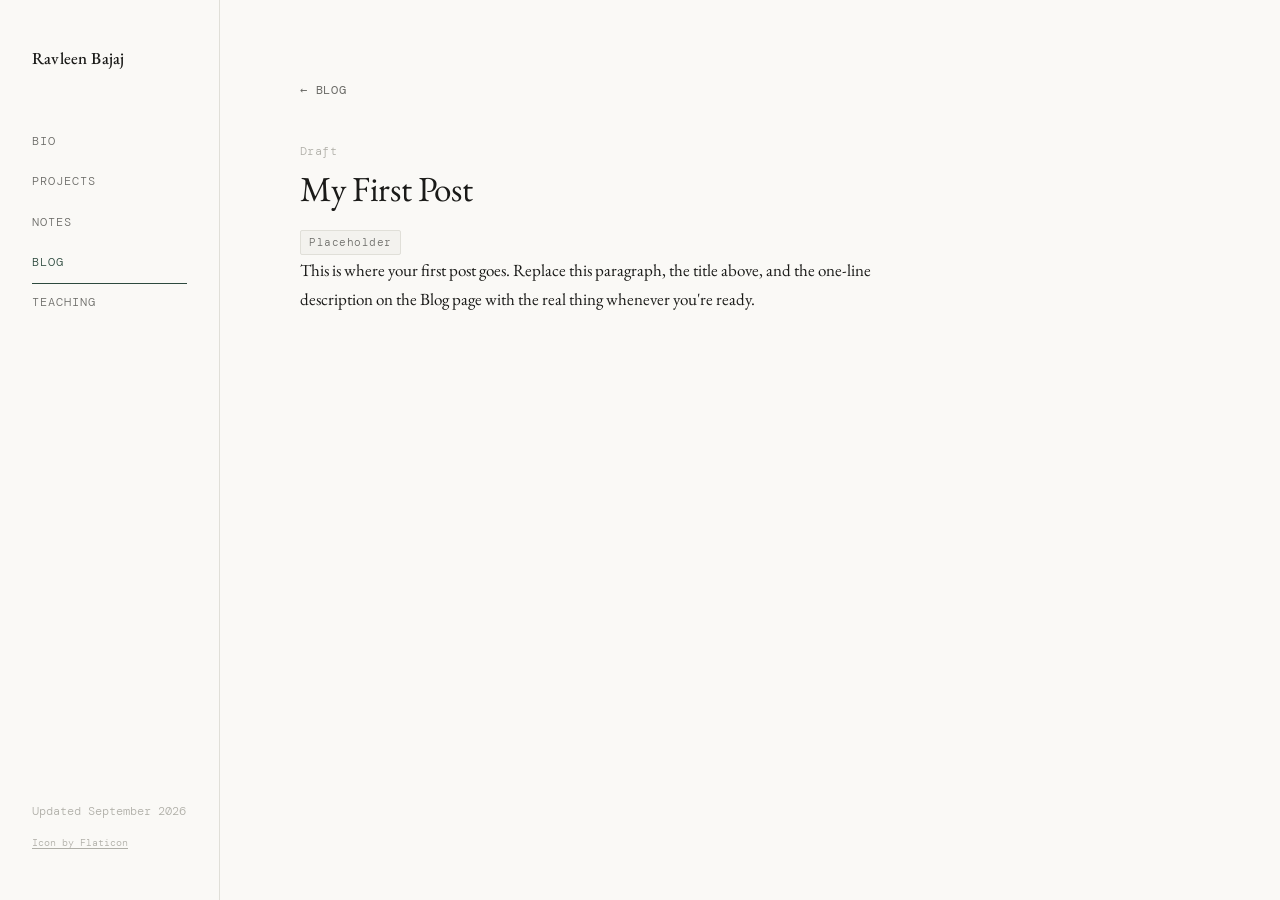
==== blog-post-1.html @ b374e937 "Add initial HTML structure for blog post" ====
<!DOCTYPE html>
<html lang="en">
<head>
<meta charset="UTF-8">
<meta name="viewport" content="width=device-width, initial-scale=1.0">
<link rel="icon" type="image/png" href="bell-curve.png">
<title>My First Post — Ravleen Bajaj</title>
<link rel="preconnect" href="https://fonts.googleapis.com">
<link href="https://fonts.googleapis.com/css2?family=EB+Garamond:ital,wght@0,400;0,500;1,400&family=DM+Mono:wght@300;400&display=swap" rel="stylesheet">
<link rel="stylesheet" href="style.css">
</head>
<body>
<button class="hamburger" id="hamburger" aria-label="Menu"><span></span><span></span><span></span></button>

<nav id="nav">
  <div class="nav-name">Ravleen Bajaj</div>
  <div class="nav-field"></div>
  <ul>
    <li><a href="index.html">Bio</a></li>
    <li><a href="projects.html">Projects</a></li>
    <li><a href="notes.html">Notes</a></li>
    <li><a href="blog.html" class="active">Blog</a></li>
    <li><a href="teaching.html">Teaching</a></li>
  </ul>
  <div class="nav-footer">Updated September 2026</div>
  <div style="margin-top: 0.75rem; font-size: 0.65rem; font-family: var(--mono); color: var(--faint); font-weight: 300;">
    <a href="https://www.flaticon.com/free-icons/gaussian-function" title="gaussian function icons" style="color: var(--faint); text-underline-offset: 2px;">Icon by Flaticon</a>
  </div>
</nav>

<main>
  <div class="page-content">
    <a class="back-btn" href="blog.html">&larr; Blog</a>
    <div class="entry-meta">Draft</div>
    <h1 style="margin-bottom: 1rem;">My First Post</h1>
    <span class="tag">Placeholder</span>

    <div class="blog-body">
      <p>
        This is where your first post goes. Replace this paragraph, the title above, and the
        one-line description on the Blog page with the real thing whenever you're ready.
      </p>
    </div>
  </div>
</main>

<script src="nav.js" defer></script>
</body>
</html>
---- style.css ----
*, *::before, *::after { box-sizing: border-box; margin: 0; padding: 0; }
:root {
  --serif: 'EB Garamond', Georgia, serif;
  --mono: 'DM Mono', monospace;
  --text: #1a1a18;
  --muted: #6b6b67;
  --faint: #b0afa8;
  --border: #e0dfd8;
  --bg: #faf9f6;
  --surface: #f3f2ee;
  --accent: #2d4a3e;
  --accent-light: #e8eeeb;
  --link: #2d4a3e;
  --nav-w: 220px;
}
html { scroll-behavior: smooth; }
body {
  font-family: var(--serif);
  background: var(--bg);
  color: var(--text);
  font-size: 17px;
  line-height: 1.75;
  display: flex;
  min-height: 100vh;
}
/* NAV */
nav {
  position: fixed;
  top: 0; left: 0;
  width: var(--nav-w);
  height: 100vh;
  padding: 3rem 2rem;
  display: flex;
  flex-direction: column;
  gap: 0;
  border-right: 1px solid var(--border);
  background: var(--bg);
  z-index: 100;
}
.nav-name { font-size: 1.05rem; font-weight: 500; letter-spacing: 0.01em; margin-bottom: 0.25rem; line-height: 1.3; }
.nav-field { font-size: 0.82rem; color: var(--muted); font-family: var(--mono); font-weight: 300; letter-spacing: 0.03em; margin-bottom: 3rem; }
nav ul { list-style: none; display: flex; flex-direction: column; gap: 0; }
nav ul li a {
  font-family: var(--mono); font-size: 0.78rem; font-weight: 300; letter-spacing: 0.08em;
  text-transform: uppercase; color: var(--muted); text-decoration: none; display: block;
  padding: 0.55rem 0; border-bottom: 1px solid transparent; transition: color 0.2s, border-color 0.2s;
}
nav ul li a:hover, nav ul li a.active { color: var(--accent); }
nav ul li a.active { border-bottom-color: var(--accent); }
.nav-footer { margin-top: auto; font-size: 0.72rem; font-family: var(--mono); color: var(--faint); font-weight: 300; }

/* MAIN */
main { margin-left: var(--nav-w); width: calc(100% - var(--nav-w)); padding: 0; }
.page-content {
  min-height: 100vh; padding: 5rem 6rem 6rem 5rem; max-width: 820px; animation: fadeIn 0.3s ease;
}
@keyframes fadeIn { from { opacity: 0; transform: translateY(8px); } to { opacity: 1; transform: translateY(0); } }

/* TYPOGRAPHY */
h1 { font-size: 2.2rem; font-weight: 400; line-height: 1.2; margin-bottom: 0.5rem; letter-spacing: -0.01em; }
h2 {
  font-size: 1.1rem; font-weight: 400; font-family: var(--mono); letter-spacing: 0.06em; text-transform: uppercase;
  color: var(--muted); margin: 3.5rem 0 1.25rem; padding-bottom: 0.6rem; border-bottom: 1px solid var(--border);
}
h3 { font-size: 1.05rem; font-weight: 500; margin-bottom: 0.2rem; }
p { margin-bottom: 1.1rem; color: var(--text); }
a { color: var(--link); text-decoration: underline; text-underline-offset: 3px; }
em { font-style: italic; }

/* BIO PAGE */
.bio-header { display: flex; align-items: flex-start; gap: 2.5rem; margin-bottom: 3rem; }
.photo-placeholder {
  width: 120px; height: 120px; border-radius: 50%; background: var(--surface); border: 1px solid var(--border);
  flex-shrink: 0; display: flex; align-items: center; justify-content: center; overflow: hidden;
}
.photo-placeholder img { width: 100%; height: 100%; object-fit: cover; border-radius: 50%; }
.bio-title h1 { margin-bottom: 0.3rem; }
.bio-subtitle { font-family: var(--mono); font-size: 0.82rem; font-weight: 300; color: var(--muted); letter-spacing: 0.04em; margin-bottom: 1rem; }
.bio-links { display: flex; gap: 1.25rem; flex-wrap: wrap; }
.bio-links a {
  font-family: var(--mono); font-size: 0.75rem; letter-spacing: 0.05em; color: var(--muted); text-decoration: none;
  text-transform: uppercase; border-bottom: 1px solid var(--border); padding-bottom: 1px; transition: color 0.2s, border-color 0.2s;
}
.bio-links a:hover { color: var(--accent); border-color: var(--accent); }

/* ENTRY CARDS */
.entry { margin-bottom: 2.2rem; padding-bottom: 2.2rem; border-bottom: 1px solid var(--border); }
.entry:last-child { border-bottom: none; }
.entry-meta { font-family: var(--mono); font-size: 0.75rem; font-weight: 300; color: var(--faint); letter-spacing: 0.04em; margin-bottom: 0.35rem; }
.entry-title { font-size: 1.08rem; font-weight: 500; margin-bottom: 0.4rem; line-height: 1.4; }
.entry-desc { font-size: 0.95rem; color: var(--muted); margin-bottom: 0.5rem; line-height: 1.65; }
.tag {
  display: inline-block; font-family: var(--mono); font-size: 0.68rem; font-weight: 300; letter-spacing: 0.05em;
  background: var(--surface); color: var(--muted); padding: 2px 8px; border-radius: 2px; margin-right: 6px; margin-top: 4px; border: 1px solid var(--border);
}
.tag.accent { background: var(--accent-light); color: var(--accent); border-color: var(--accent-light); }

/* NOTE / SOURCE GRID (legacy, still used where a flat grid fits) */
.note-grid { display: grid; grid-template-columns: repeat(auto-fill, minmax(220px, 1fr)); gap: 1.25rem; margin-top: 0.5rem; }
.note-card {
  background: var(--surface); border: 1px solid var(--border); border-radius: 3px; padding: 1.25rem 1.25rem 1rem;
  cursor: pointer; transition: border-color 0.2s, background 0.2s; text-decoration: none; color: var(--text); display: block;
}
.note-card:hover { border-color: var(--accent); background: var(--accent-light); color: var(--text); text-decoration: none; }
.note-card h3 { font-size: 0.95rem; margin-bottom: 0.4rem; line-height: 1.35; }
.note-card p { font-size: 0.82rem; color: var(--muted); margin-bottom: 0; line-height: 1.5; }

/* NOTES: TOPIC / SUBTOPIC TREE */
.topic-block { border: 1px solid var(--border); border-radius: 4px; background: var(--surface); margin-bottom: 1rem; }
.topic-summary {
  cursor: pointer; list-style: none; padding: 1rem 1.25rem; display: flex; align-items: center;
  justify-content: space-between; font-family: var(--serif); font-size: 1.05rem; font-weight: 500;
}
.topic-summary::-webkit-details-marker { display: none; }
.topic-summary .t-left { display: flex; align-items: baseline; gap: 0.6rem; }
.topic-number { font-family: var(--mono); font-size: 0.78rem; color: var(--faint); font-weight: 300; }
.chevron { font-family: var(--mono); font-size: 0.8rem; color: var(--faint); transition: transform 0.2s; }
.topic-block[open] .chevron { transform: rotate(90deg); }
.subtopic-list { list-style: none; padding: 0 1.25rem 1.1rem; }
.subtopic-item {
  display: flex; align-items: center; justify-content: space-between; padding: 0.65rem 0;
  border-top: 1px solid var(--border); font-size: 0.93rem; color: var(--text);
}
.subtopic-item:first-child { border-top: none; }
.subtopic-tag {
  font-family: var(--mono); font-size: 0.64rem; letter-spacing: 0.05em; text-transform: uppercase;
  color: var(--faint); background: var(--bg); border: 1px solid var(--border); padding: 2px 8px; border-radius: 2px; white-space: nowrap;
}

/* SOURCE / BLOG LANDING GRID */
.source-grid { display: grid; grid-template-columns: repeat(auto-fit, minmax(240px, 1fr)); gap: 1.25rem; margin-top: 1.5rem; }
.source-card {
  background: var(--surface); border: 1px solid var(--border); border-radius: 3px; padding: 1.5rem 1.5rem 1.25rem;
  cursor: pointer; text-align: left; transition: border-color 0.2s, background 0.2s; width: 100%; font-family: var(--serif); text-decoration: none; display: block; color: var(--text);
}
.source-card:hover { border-color: var(--accent); background: var(--accent-light); }
.source-card .card-label {
  font-family: var(--mono); font-size: 0.68rem; font-weight: 300; letter-spacing: 0.08em; text-transform: uppercase;
  color: var(--faint); margin-bottom: 0.5rem; display: block;
}
.source-card h3 { font-size: 1.05rem; font-weight: 500; margin-bottom: 0.3rem; }
.source-card p { font-size: 0.85rem; color: var(--muted); margin-bottom: 0; line-height: 1.5; }

/* BACK BUTTON */
.back-btn {
  font-family: var(--mono); font-size: 0.75rem; letter-spacing: 0.06em; text-transform: uppercase; color: var(--muted);
  background: none; border: none; cursor: pointer; padding: 0; margin-bottom: 2.5rem; display: flex; align-items: center; gap: 0.4rem;
  transition: color 0.2s; text-decoration: none;
}
.back-btn:hover { color: var(--accent); }

/* TEACHING */
.course { display: flex; gap: 2rem; margin-bottom: 2rem; padding-bottom: 2rem; border-bottom: 1px solid var(--border); }
.course:last-child { border-bottom: none; }
.course-term { font-family: var(--mono); font-size: 0.75rem; font-weight: 300; color: var(--faint); white-space: nowrap; padding-top: 4px; min-width: 80px; }
.course-body h3 { margin-bottom: 0.2rem; }
.course-body p { font-size: 0.93rem; color: var(--muted); margin-bottom: 0.5rem; }

/* MOBILE MENU */
.hamburger {
  display: none; position: fixed; top: 1.2rem; left: 1.2rem; z-index: 200; background: var(--bg); border: 1px solid var(--border);
  width: 36px; height: 36px; border-radius: 3px; cursor: pointer; align-items: center; justify-content: center; flex-direction: column; gap: 5px; padding: 0;
}
.hamburger span { display: block; width: 16px; height: 1px; background: var(--text); }

@media (max-width: 768px) {
  nav { transform: translateX(-100%); transition: transform 0.3s ease; }
  nav.open { transform: translateX(0); box-shadow: 4px 0 24px rgba(0,0,0,0.08); }
  main { margin-left: 0; width: 100%; }
  .page-content { padding: 4rem 1.5rem 4rem; }
  .hamburger { display: flex; }
  .bio-header { flex-direction: column; gap: 1.5rem; }
  h1 { font-size: 1.8rem; }
  .course { flex-direction: column; gap: 0.5rem; }
}
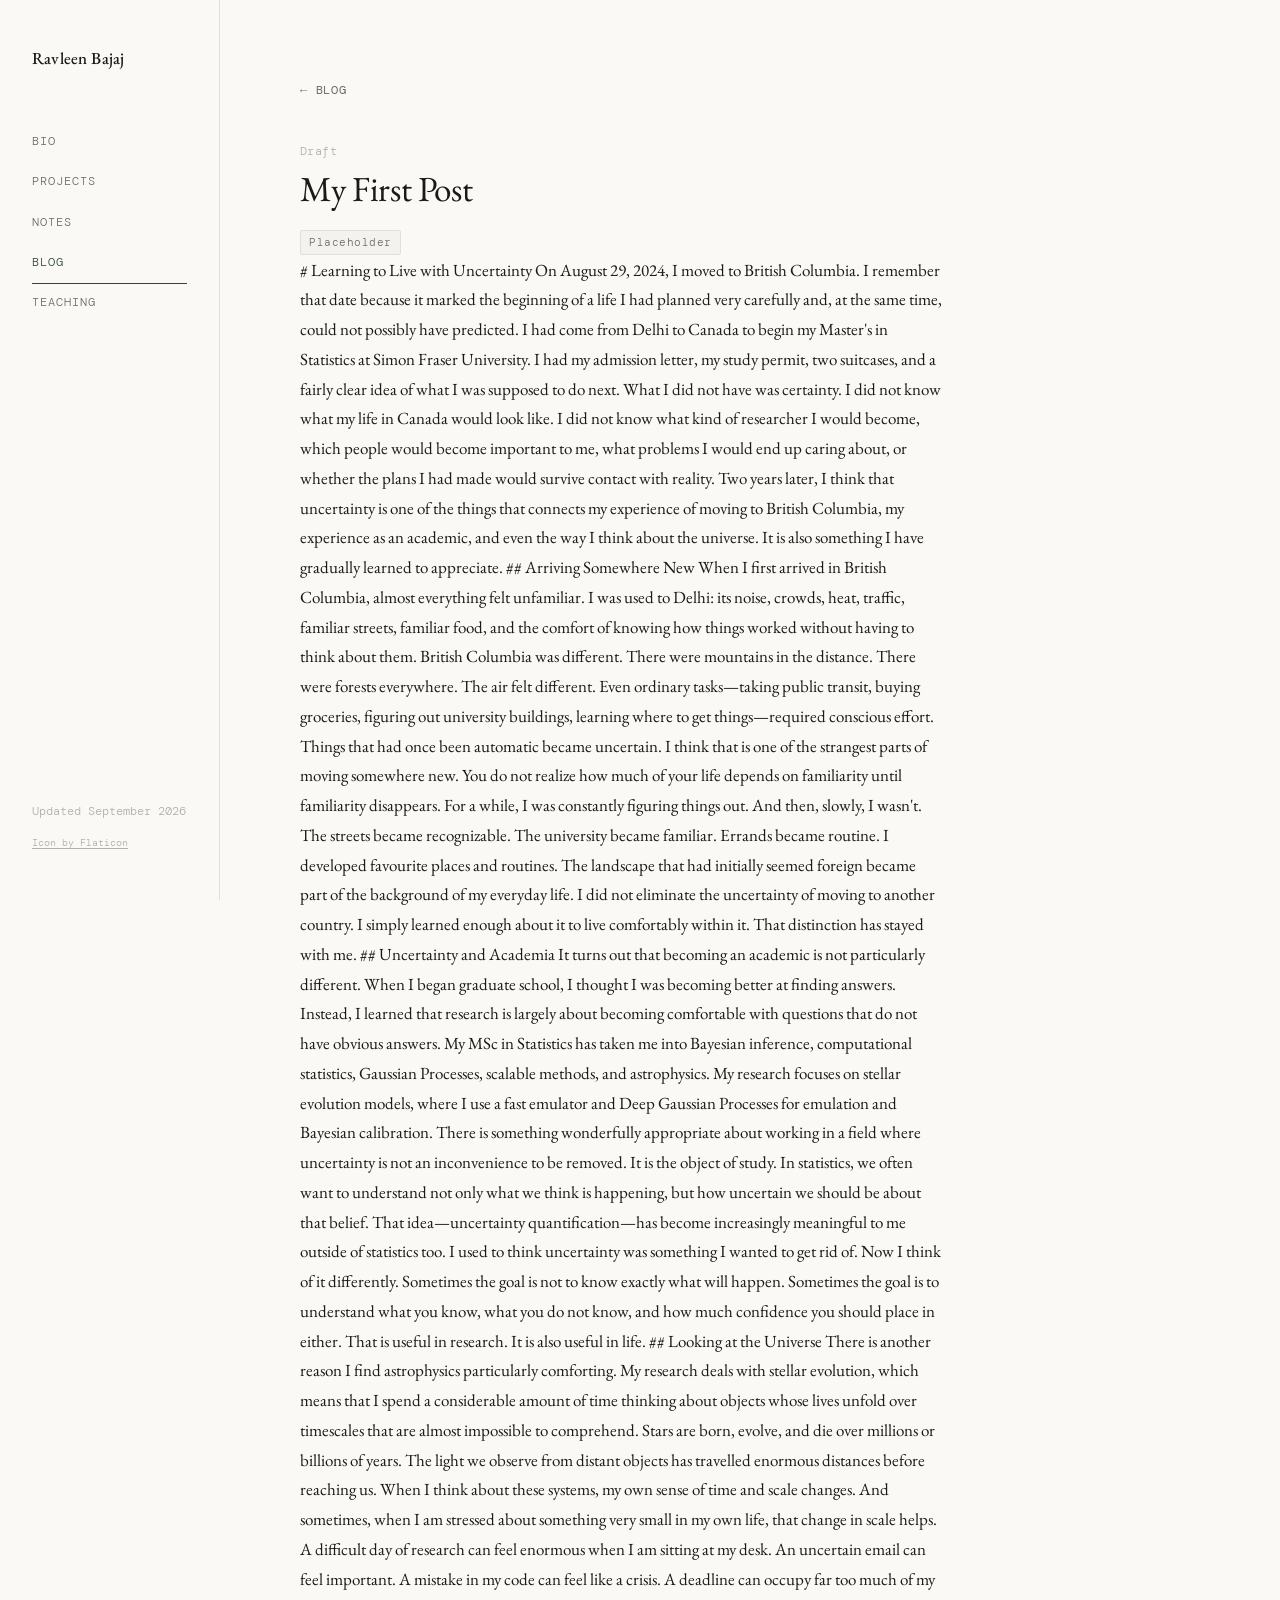
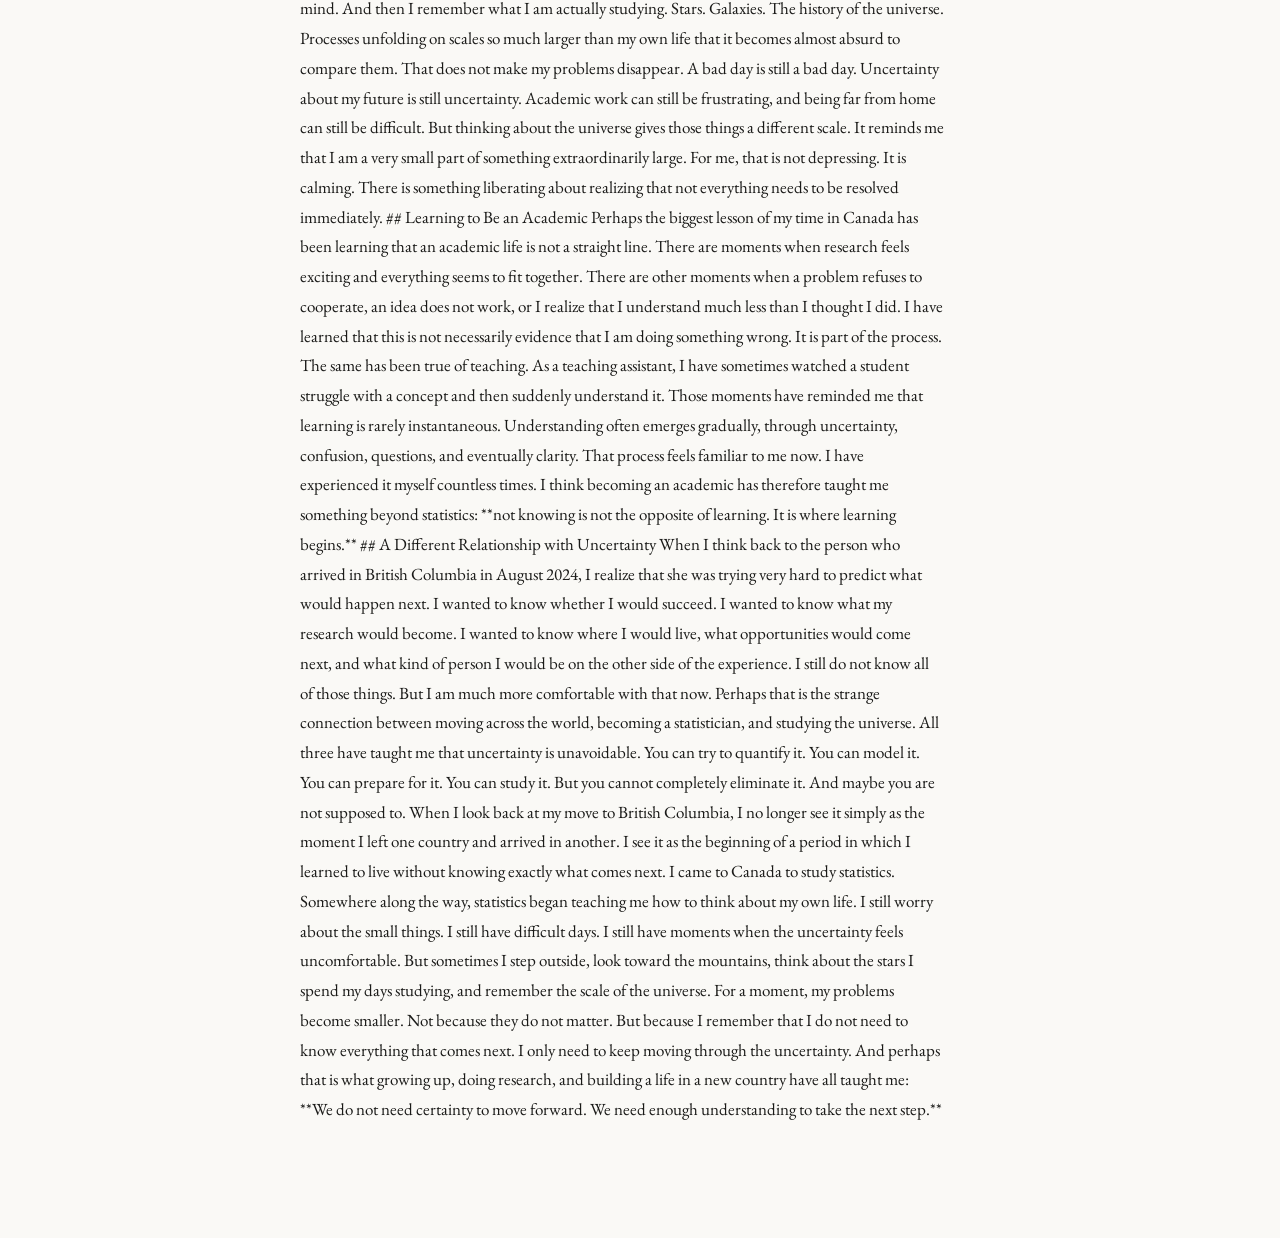
==== commit 340fd6a1: "Revise blog post title and content on uncertainty Updated the title and content of the first blog po" ====
--- a/blog-post-1.html
+++ b/blog-post-1.html
@@ -4,7 +4,7 @@
 <meta charset="UTF-8">
 <meta name="viewport" content="width=device-width, initial-scale=1.0">
 <link rel="icon" type="image/png" href="bell-curve.png">
-<title>My First Post — Ravleen Bajaj</title>
+<title>Life and Uncertainty</title>
 <link rel="preconnect" href="https://fonts.googleapis.com">
 <link href="https://fonts.googleapis.com/css2?family=EB+Garamond:ital,wght@0,400;0,500;1,400&family=DM+Mono:wght@300;400&display=swap" rel="stylesheet">
 <link rel="stylesheet" href="style.css">
@@ -37,8 +37,191 @@
 
     <div class="blog-body">
       <p>
-        This is where your first post goes. Replace this paragraph, the title above, and the
-        one-line description on the Blog page with the real thing whenever you're ready.
+        # Learning to Live with Uncertainty
+
+On August 29, 2024, I moved to British Columbia.
+
+I remember that date because it marked the beginning of a life I had planned very carefully and, at the same time, could not possibly have predicted.
+
+I had come from Delhi to Canada to begin my Master's in Statistics at Simon Fraser University. I had my admission letter, my study permit, two suitcases, and a fairly clear idea of what I was supposed to do next.
+
+What I did not have was certainty.
+
+I did not know what my life in Canada would look like. I did not know what kind of researcher I would become, which people would become important to me, what problems I would end up caring about, or whether the plans I had made would survive contact with reality.
+
+Two years later, I think that uncertainty is one of the things that connects my experience of moving to British Columbia, my experience as an academic, and even the way I think about the universe.
+
+It is also something I have gradually learned to appreciate.
+
+## Arriving Somewhere New
+
+When I first arrived in British Columbia, almost everything felt unfamiliar.
+
+I was used to Delhi: its noise, crowds, heat, traffic, familiar streets, familiar food, and the comfort of knowing how things worked without having to think about them.
+
+British Columbia was different.
+
+There were mountains in the distance. There were forests everywhere. The air felt different. Even ordinary tasks—taking public transit, buying groceries, figuring out university buildings, learning where to get things—required conscious effort.
+
+Things that had once been automatic became uncertain.
+
+I think that is one of the strangest parts of moving somewhere new. You do not realize how much of your life depends on familiarity until familiarity disappears.
+
+For a while, I was constantly figuring things out.
+
+And then, slowly, I wasn't.
+
+The streets became recognizable. The university became familiar. Errands became routine. I developed favourite places and routines. The landscape that had initially seemed foreign became part of the background of my everyday life.
+
+I did not eliminate the uncertainty of moving to another country.
+
+I simply learned enough about it to live comfortably within it.
+
+That distinction has stayed with me.
+
+## Uncertainty and Academia
+
+It turns out that becoming an academic is not particularly different.
+
+When I began graduate school, I thought I was becoming better at finding answers.
+
+Instead, I learned that research is largely about becoming comfortable with questions that do not have obvious answers.
+
+My MSc in Statistics has taken me into Bayesian inference, computational statistics, Gaussian Processes, scalable methods, and astrophysics. My research focuses on stellar evolution models, where I use a fast emulator and Deep Gaussian Processes for emulation and Bayesian calibration.
+
+There is something wonderfully appropriate about working in a field where uncertainty is not an inconvenience to be removed.
+
+It is the object of study.
+
+In statistics, we often want to understand not only what we think is happening, but how uncertain we should be about that belief.
+
+That idea—uncertainty quantification—has become increasingly meaningful to me outside of statistics too.
+
+I used to think uncertainty was something I wanted to get rid of.
+
+Now I think of it differently.
+
+Sometimes the goal is not to know exactly what will happen.
+
+Sometimes the goal is to understand what you know, what you do not know, and how much confidence you should place in either.
+
+That is useful in research.
+
+It is also useful in life.
+
+## Looking at the Universe
+
+There is another reason I find astrophysics particularly comforting.
+
+My research deals with stellar evolution, which means that I spend a considerable amount of time thinking about objects whose lives unfold over timescales that are almost impossible to comprehend.
+
+Stars are born, evolve, and die over millions or billions of years.
+
+The light we observe from distant objects has travelled enormous distances before reaching us. When I think about these systems, my own sense of time and scale changes.
+
+And sometimes, when I am stressed about something very small in my own life, that change in scale helps.
+
+A difficult day of research can feel enormous when I am sitting at my desk.
+
+An uncertain email can feel important.
+
+A mistake in my code can feel like a crisis.
+
+A deadline can occupy far too much of my mind.
+
+And then I remember what I am actually studying.
+
+Stars.
+
+Galaxies.
+
+The history of the universe.
+
+Processes unfolding on scales so much larger than my own life that it becomes almost absurd to compare them.
+
+That does not make my problems disappear.
+
+A bad day is still a bad day. Uncertainty about my future is still uncertainty. Academic work can still be frustrating, and being far from home can still be difficult.
+
+But thinking about the universe gives those things a different scale.
+
+It reminds me that I am a very small part of something extraordinarily large.
+
+For me, that is not depressing.
+
+It is calming.
+
+There is something liberating about realizing that not everything needs to be resolved immediately.
+
+## Learning to Be an Academic
+
+Perhaps the biggest lesson of my time in Canada has been learning that an academic life is not a straight line.
+
+There are moments when research feels exciting and everything seems to fit together. There are other moments when a problem refuses to cooperate, an idea does not work, or I realize that I understand much less than I thought I did.
+
+I have learned that this is not necessarily evidence that I am doing something wrong.
+
+It is part of the process.
+
+The same has been true of teaching.
+
+As a teaching assistant, I have sometimes watched a student struggle with a concept and then suddenly understand it. Those moments have reminded me that learning is rarely instantaneous. Understanding often emerges gradually, through uncertainty, confusion, questions, and eventually clarity.
+
+That process feels familiar to me now.
+
+I have experienced it myself countless times.
+
+I think becoming an academic has therefore taught me something beyond statistics: **not knowing is not the opposite of learning. It is where learning begins.**
+
+## A Different Relationship with Uncertainty
+
+When I think back to the person who arrived in British Columbia in August 2024, I realize that she was trying very hard to predict what would happen next.
+
+I wanted to know whether I would succeed.
+
+I wanted to know what my research would become.
+
+I wanted to know where I would live, what opportunities would come next, and what kind of person I would be on the other side of the experience.
+
+I still do not know all of those things.
+
+But I am much more comfortable with that now.
+
+Perhaps that is the strange connection between moving across the world, becoming a statistician, and studying the universe.
+
+All three have taught me that uncertainty is unavoidable.
+
+You can try to quantify it. You can model it. You can prepare for it. You can study it.
+
+But you cannot completely eliminate it.
+
+And maybe you are not supposed to.
+
+When I look back at my move to British Columbia, I no longer see it simply as the moment I left one country and arrived in another.
+
+I see it as the beginning of a period in which I learned to live without knowing exactly what comes next.
+
+I came to Canada to study statistics.
+
+Somewhere along the way, statistics began teaching me how to think about my own life.
+
+I still worry about the small things. I still have difficult days. I still have moments when the uncertainty feels uncomfortable.
+
+But sometimes I step outside, look toward the mountains, think about the stars I spend my days studying, and remember the scale of the universe.
+
+For a moment, my problems become smaller.
+
+Not because they do not matter.
+
+But because I remember that I do not need to know everything that comes next.
+
+I only need to keep moving through the uncertainty.
+
+And perhaps that is what growing up, doing research, and building a life in a new country have all taught me:
+
+**We do not need certainty to move forward. We need enough understanding to take the next step.**
+
+        
       </p>
     </div>
   </div>
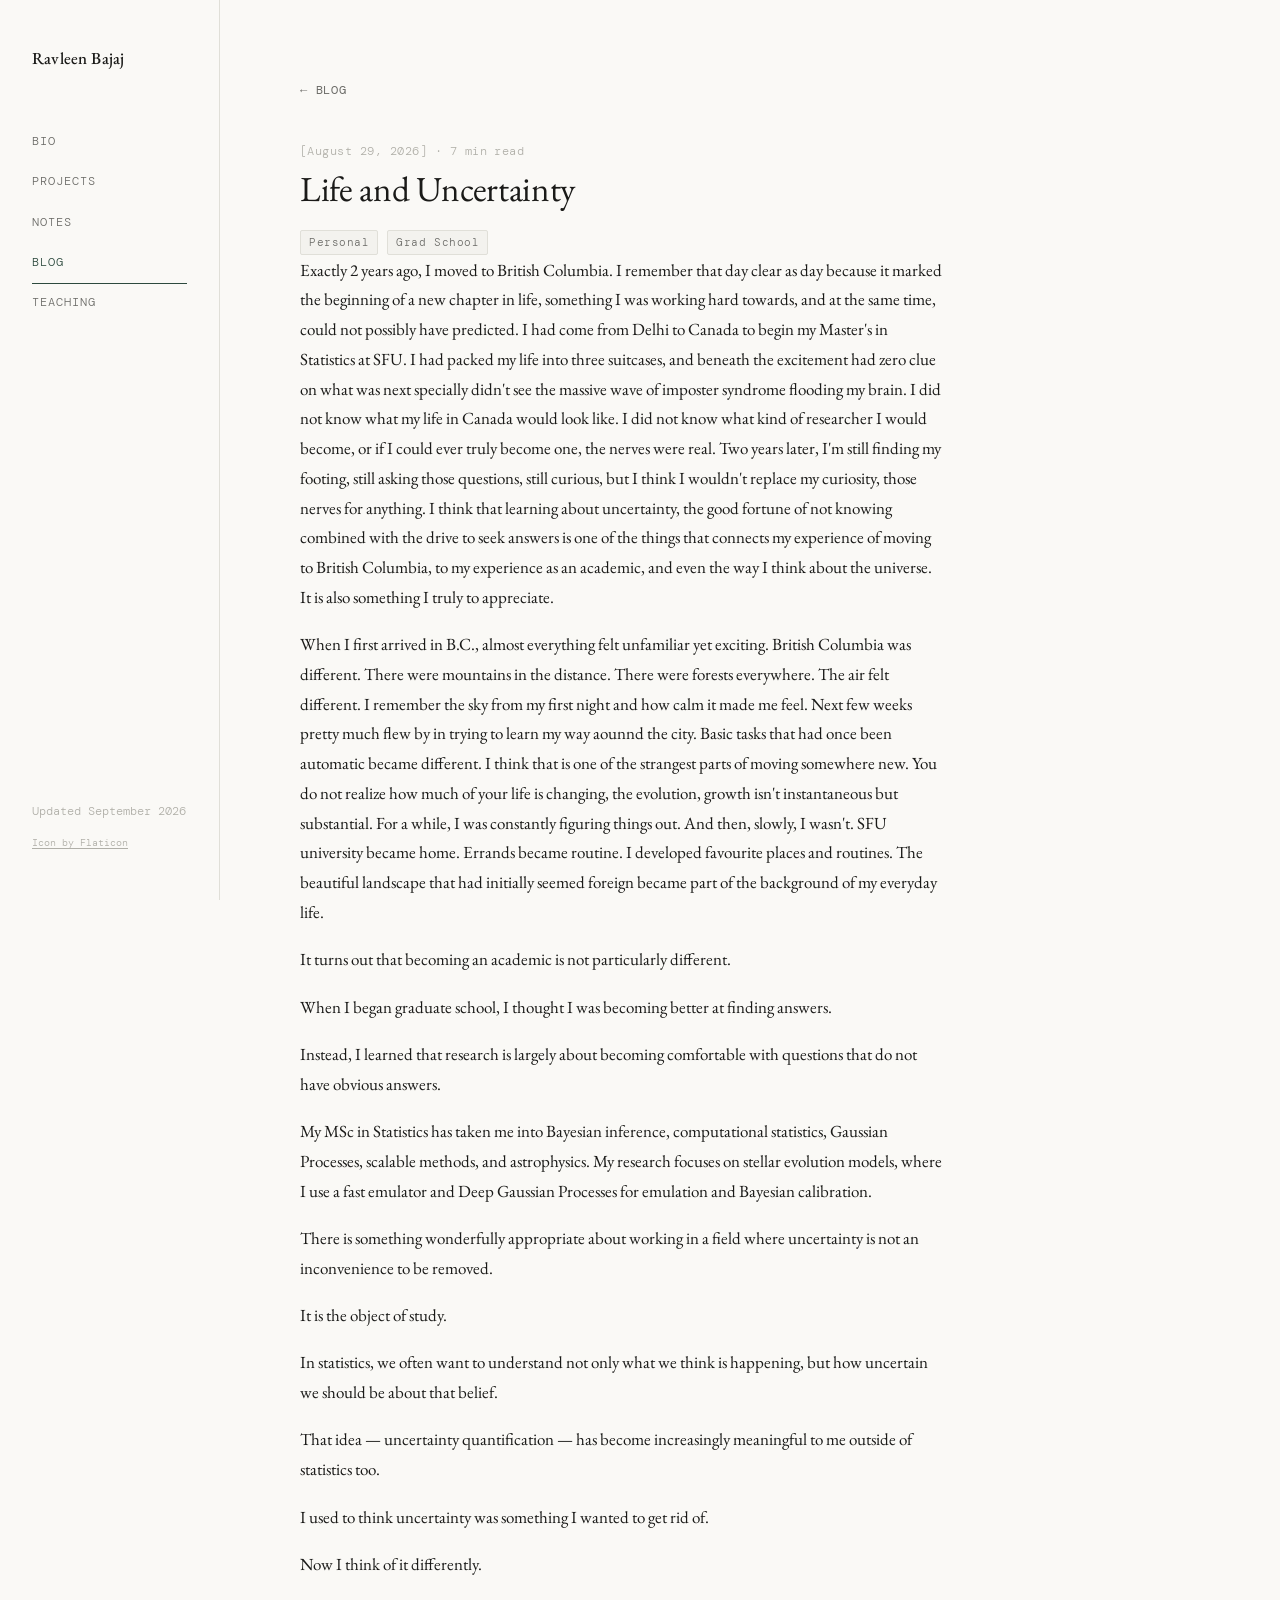
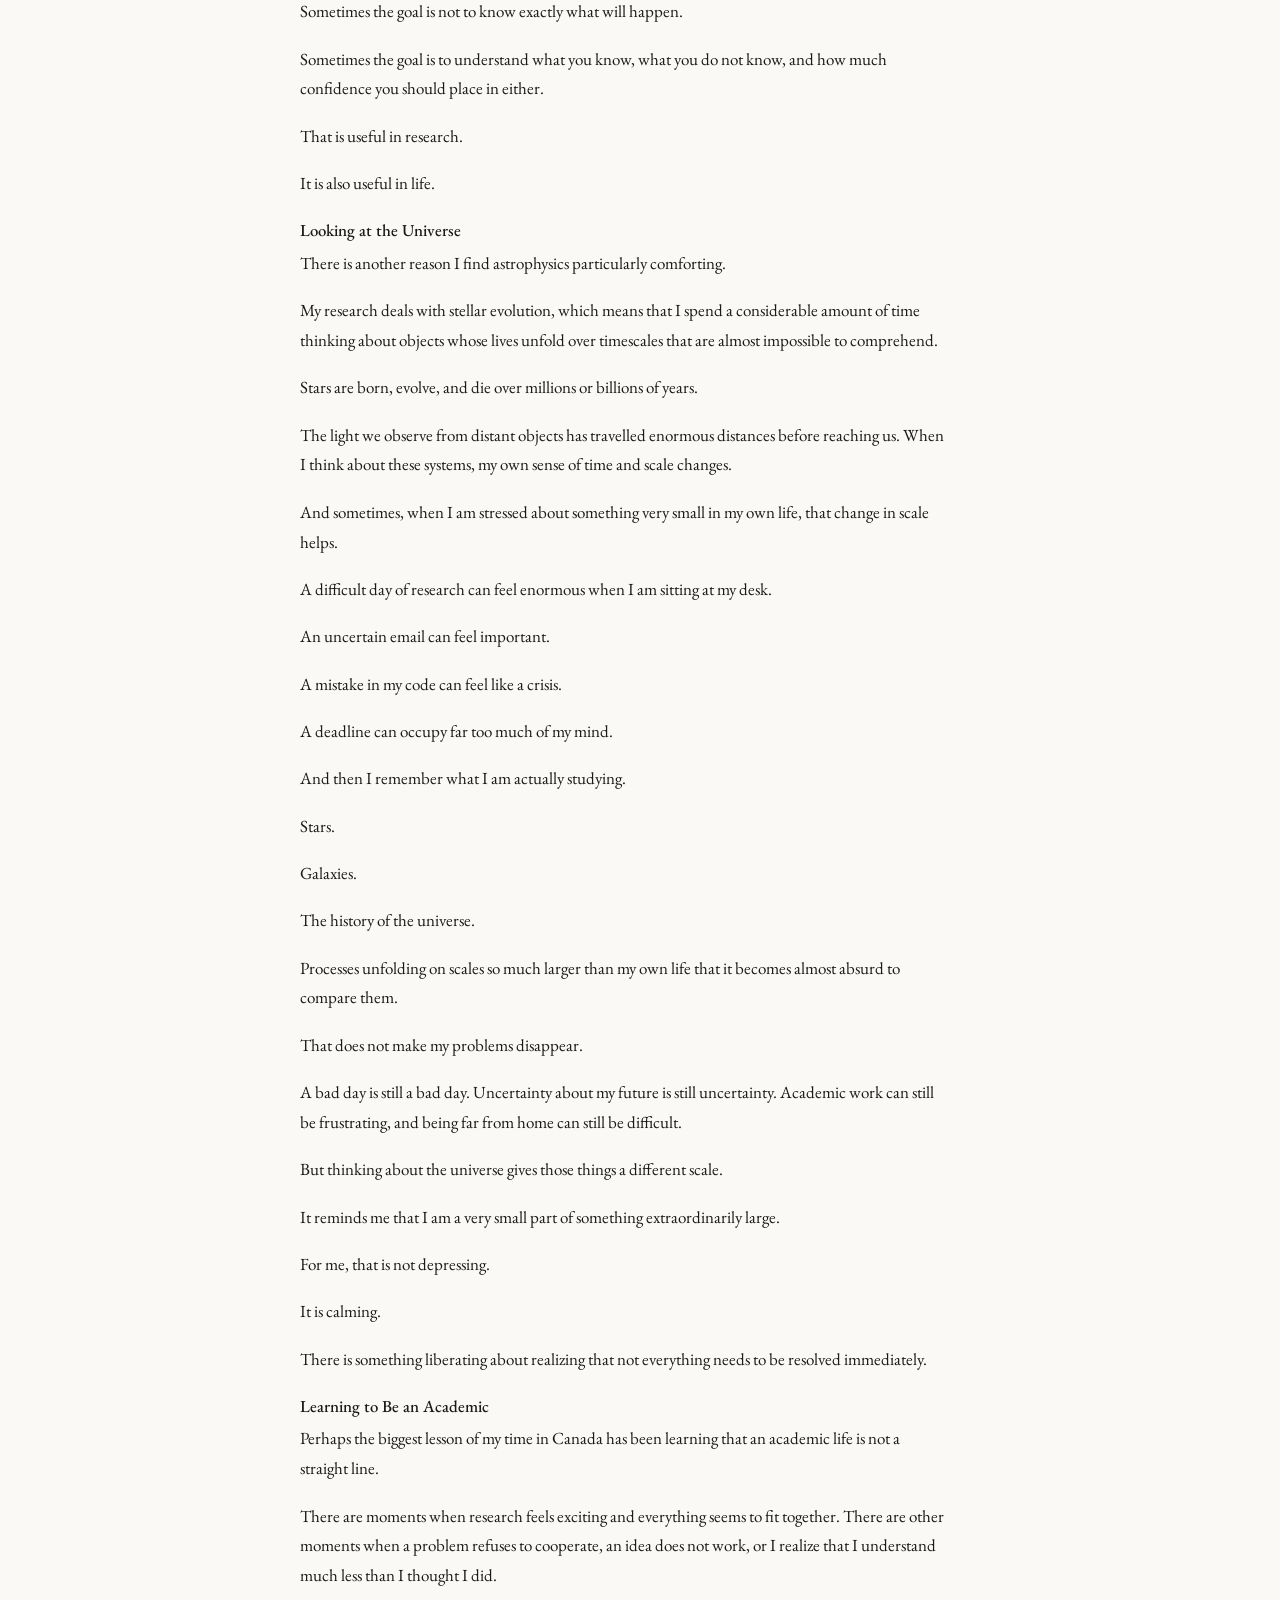
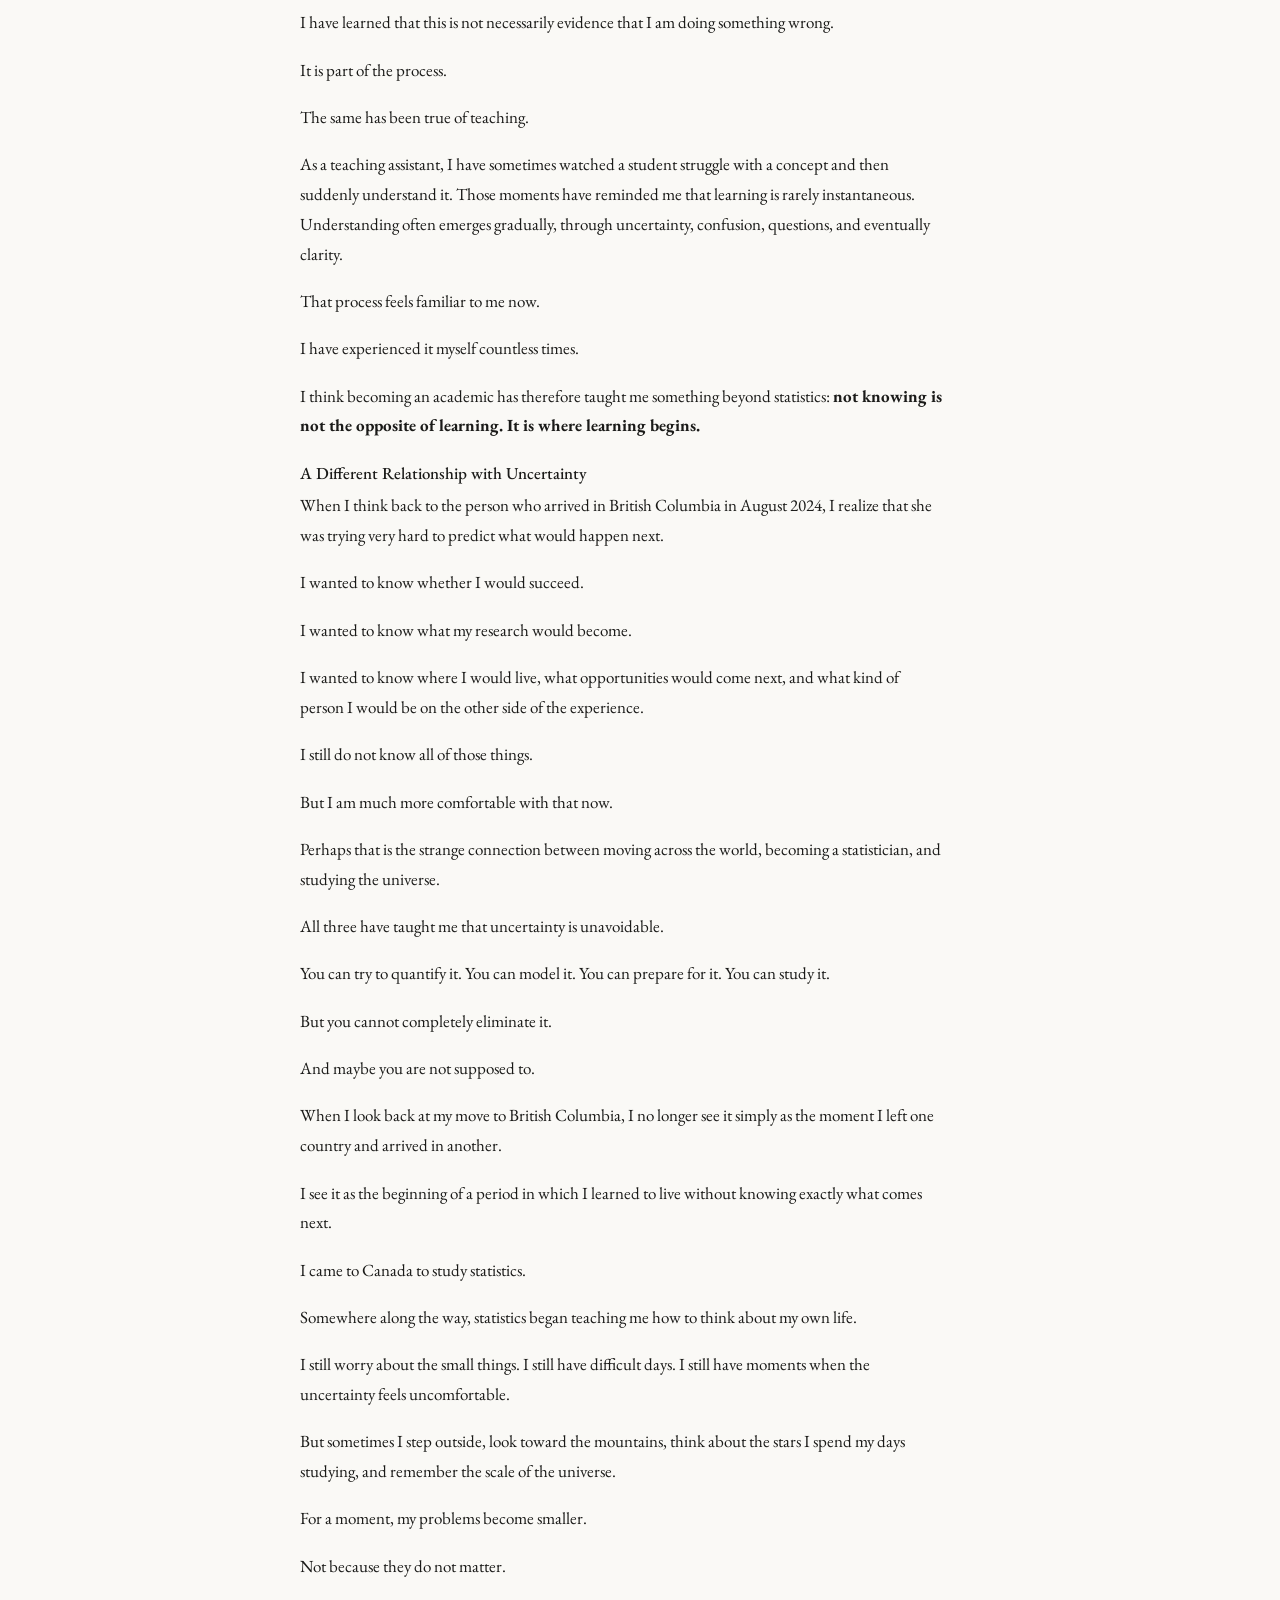
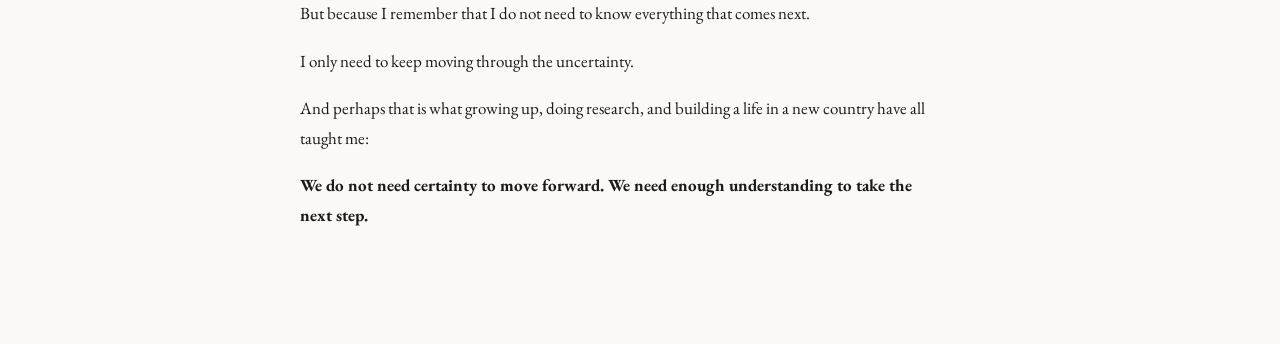
==== commit 1740f8ab: "Update blog-post-1.html" ====
--- a/blog-post-1.html
+++ b/blog-post-1.html
@@ -4,7 +4,7 @@
 <meta charset="UTF-8">
 <meta name="viewport" content="width=device-width, initial-scale=1.0">
 <link rel="icon" type="image/png" href="bell-curve.png">
-<title>Life and Uncertainty</title>
+<title>Learning to Live With Uncertainty — Ravleen Bajaj</title>
 <link rel="preconnect" href="https://fonts.googleapis.com">
 <link href="https://fonts.googleapis.com/css2?family=EB+Garamond:ital,wght@0,400;0,500;1,400&family=DM+Mono:wght@300;400&display=swap" rel="stylesheet">
 <link rel="stylesheet" href="style.css">
@@ -31,198 +31,161 @@
 <main>
   <div class="page-content">
     <a class="back-btn" href="blog.html">&larr; Blog</a>
-    <div class="entry-meta">Draft</div>
-    <h1 style="margin-bottom: 1rem;">My First Post</h1>
-    <span class="tag">Placeholder</span>
+    <div class="entry-meta">[August 29, 2026] &middot; 7 min read</div>
+    <h1 style="margin-bottom: 1rem;">Life and Uncertainty</h1>
+    <span class="tag">Personal</span>
+    <span class="tag">Grad School</span>
 
     <div class="blog-body">
-      <p>
-        # Learning to Live with Uncertainty
+      <p>Exactly 2 years ago, I moved to British Columbia. I remember that day clear as day because it marked the beginning of a new chapter in life, something I was working hard towards, and at the same time, could not possibly 
+        have predicted. I had come from Delhi to Canada to begin my Master's in Statistics at SFU. I had packed my life into three suitcases, and beneath the excitement had zero clue on what was next specially didn't see the massive 
+        wave of imposter syndrome flooding my brain. I did not know what my life in Canada would look like. I did not know what kind of researcher I would become, or if I could ever truly become one, the nerves were real. 
+        Two years later, I'm still finding my footing, still asking those questions, still curious, but I think I wouldn't replace my curiosity, those nerves for anything.
+        I think that learning about uncertainty, the good fortune of not knowing combined with the drive to seek answers is one of the things that connects my experience of moving to British Columbia, 
+        to my experience as an academic, and even the way I think about the universe. It is also something I truly to appreciate.</p>
 
-On August 29, 2024, I moved to British Columbia.
+      <p>When I first arrived in B.C., almost everything felt unfamiliar yet exciting. British Columbia was different. There were mountains in the distance. There were forests everywhere. The air felt different. 
+      I remember the sky from my first night and how calm it made me feel. Next few weeks pretty much flew by in trying to learn my way aounnd the city. Basic tasks that had once been automatic became different.
+      I think that is one of the strangest parts of moving somewhere new. You do not realize how much of your life is changing, the evolution, growth isn't instantaneous but substantial. For a while, 
+      I was constantly figuring things out. And then, slowly, I wasn't. SFU university became home. Errands became routine. I developed favourite places and routines. The beautiful landscape that had 
+      initially seemed foreign became part of the background of my everyday life.</p>
 
-I remember that date because it marked the beginning of a life I had planned very carefully and, at the same time, could not possibly have predicted.
+      <p>It turns out that becoming an academic is not particularly different.</p>
 
-I had come from Delhi to Canada to begin my Master's in Statistics at Simon Fraser University. I had my admission letter, my study permit, two suitcases, and a fairly clear idea of what I was supposed to do next.
+      <p>When I began graduate school, I thought I was becoming better at finding answers.</p>
 
-What I did not have was certainty.
+      <p>Instead, I learned that research is largely about becoming comfortable with questions that do not have obvious answers.</p>
 
-I did not know what my life in Canada would look like. I did not know what kind of researcher I would become, which people would become important to me, what problems I would end up caring about, or whether the plans I had made would survive contact with reality.
+      <p>My MSc in Statistics has taken me into Bayesian inference, computational statistics, Gaussian Processes, scalable methods, and astrophysics. My research focuses on stellar evolution models, where I use a fast emulator and Deep Gaussian Processes for emulation and Bayesian calibration.</p>
 
-Two years later, I think that uncertainty is one of the things that connects my experience of moving to British Columbia, my experience as an academic, and even the way I think about the universe.
+      <p>There is something wonderfully appropriate about working in a field where uncertainty is not an inconvenience to be removed.</p>
 
-It is also something I have gradually learned to appreciate.
+      <p>It is the object of study.</p>
 
-## Arriving Somewhere New
+      <p>In statistics, we often want to understand not only what we think is happening, but how uncertain we should be about that belief.</p>
 
-When I first arrived in British Columbia, almost everything felt unfamiliar.
+      <p>That idea — uncertainty quantification — has become increasingly meaningful to me outside of statistics too.</p>
 
-I was used to Delhi: its noise, crowds, heat, traffic, familiar streets, familiar food, and the comfort of knowing how things worked without having to think about them.
+      <p>I used to think uncertainty was something I wanted to get rid of.</p>
 
-British Columbia was different.
+      <p>Now I think of it differently.</p>
 
-There were mountains in the distance. There were forests everywhere. The air felt different. Even ordinary tasks—taking public transit, buying groceries, figuring out university buildings, learning where to get things—required conscious effort.
+      <p>Sometimes the goal is not to know exactly what will happen.</p>
 
-Things that had once been automatic became uncertain.
+      <p>Sometimes the goal is to understand what you know, what you do not know, and how much confidence you should place in either.</p>
 
-I think that is one of the strangest parts of moving somewhere new. You do not realize how much of your life depends on familiarity until familiarity disappears.
+      <p>That is useful in research.</p>
 
-For a while, I was constantly figuring things out.
+      <p>It is also useful in life.</p>
 
-And then, slowly, I wasn't.
+      <h3>Looking at the Universe</h3>
+      <p>There is another reason I find astrophysics particularly comforting.</p>
 
-The streets became recognizable. The university became familiar. Errands became routine. I developed favourite places and routines. The landscape that had initially seemed foreign became part of the background of my everyday life.
+      <p>My research deals with stellar evolution, which means that I spend a considerable amount of time thinking about objects whose lives unfold over timescales that are almost impossible to comprehend.</p>
 
-I did not eliminate the uncertainty of moving to another country.
+      <p>Stars are born, evolve, and die over millions or billions of years.</p>
 
-I simply learned enough about it to live comfortably within it.
+      <p>The light we observe from distant objects has travelled enormous distances before reaching us. When I think about these systems, my own sense of time and scale changes.</p>
 
-That distinction has stayed with me.
+      <p>And sometimes, when I am stressed about something very small in my own life, that change in scale helps.</p>
 
-## Uncertainty and Academia
+      <p>A difficult day of research can feel enormous when I am sitting at my desk.</p>
 
-It turns out that becoming an academic is not particularly different.
+      <p>An uncertain email can feel important.</p>
 
-When I began graduate school, I thought I was becoming better at finding answers.
+      <p>A mistake in my code can feel like a crisis.</p>
 
-Instead, I learned that research is largely about becoming comfortable with questions that do not have obvious answers.
+      <p>A deadline can occupy far too much of my mind.</p>
 
-My MSc in Statistics has taken me into Bayesian inference, computational statistics, Gaussian Processes, scalable methods, and astrophysics. My research focuses on stellar evolution models, where I use a fast emulator and Deep Gaussian Processes for emulation and Bayesian calibration.
+      <p>And then I remember what I am actually studying.</p>
 
-There is something wonderfully appropriate about working in a field where uncertainty is not an inconvenience to be removed.
+      <p>Stars.</p>
 
-It is the object of study.
+      <p>Galaxies.</p>
 
-In statistics, we often want to understand not only what we think is happening, but how uncertain we should be about that belief.
+      <p>The history of the universe.</p>
 
-That idea—uncertainty quantification—has become increasingly meaningful to me outside of statistics too.
+      <p>Processes unfolding on scales so much larger than my own life that it becomes almost absurd to compare them.</p>
 
-I used to think uncertainty was something I wanted to get rid of.
+      <p>That does not make my problems disappear.</p>
 
-Now I think of it differently.
+      <p>A bad day is still a bad day. Uncertainty about my future is still uncertainty. Academic work can still be frustrating, and being far from home can still be difficult.</p>
 
-Sometimes the goal is not to know exactly what will happen.
+      <p>But thinking about the universe gives those things a different scale.</p>
 
-Sometimes the goal is to understand what you know, what you do not know, and how much confidence you should place in either.
+      <p>It reminds me that I am a very small part of something extraordinarily large.</p>
 
-That is useful in research.
+      <p>For me, that is not depressing.</p>
 
-It is also useful in life.
+      <p>It is calming.</p>
 
-## Looking at the Universe
+      <p>There is something liberating about realizing that not everything needs to be resolved immediately.</p>
 
-There is another reason I find astrophysics particularly comforting.
+      <h3>Learning to Be an Academic</h3>
+      <p>Perhaps the biggest lesson of my time in Canada has been learning that an academic life is not a straight line.</p>
 
-My research deals with stellar evolution, which means that I spend a considerable amount of time thinking about objects whose lives unfold over timescales that are almost impossible to comprehend.
+      <p>There are moments when research feels exciting and everything seems to fit together. There are other moments when a problem refuses to cooperate, an idea does not work, or I realize that I understand much less than I thought I did.</p>
 
-Stars are born, evolve, and die over millions or billions of years.
+      <p>I have learned that this is not necessarily evidence that I am doing something wrong.</p>
 
-The light we observe from distant objects has travelled enormous distances before reaching us. When I think about these systems, my own sense of time and scale changes.
+      <p>It is part of the process.</p>
 
-And sometimes, when I am stressed about something very small in my own life, that change in scale helps.
+      <p>The same has been true of teaching.</p>
 
-A difficult day of research can feel enormous when I am sitting at my desk.
+      <p>As a teaching assistant, I have sometimes watched a student struggle with a concept and then suddenly understand it. Those moments have reminded me that learning is rarely instantaneous. Understanding often emerges gradually, through uncertainty, confusion, questions, and eventually clarity.</p>
 
-An uncertain email can feel important.
+      <p>That process feels familiar to me now.</p>
 
-A mistake in my code can feel like a crisis.
+      <p>I have experienced it myself countless times.</p>
 
-A deadline can occupy far too much of my mind.
+      <p>I think becoming an academic has therefore taught me something beyond statistics: <strong>not knowing is not the opposite of learning. It is where learning begins.</strong></p>
 
-And then I remember what I am actually studying.
+      <h3>A Different Relationship with Uncertainty</h3>
+      <p>When I think back to the person who arrived in British Columbia in August 2024, I realize that she was trying very hard to predict what would happen next.</p>
 
-Stars.
+      <p>I wanted to know whether I would succeed.</p>
 
-Galaxies.
+      <p>I wanted to know what my research would become.</p>
 
-The history of the universe.
+      <p>I wanted to know where I would live, what opportunities would come next, and what kind of person I would be on the other side of the experience.</p>
 
-Processes unfolding on scales so much larger than my own life that it becomes almost absurd to compare them.
+      <p>I still do not know all of those things.</p>
 
-That does not make my problems disappear.
+      <p>But I am much more comfortable with that now.</p>
 
-A bad day is still a bad day. Uncertainty about my future is still uncertainty. Academic work can still be frustrating, and being far from home can still be difficult.
+      <p>Perhaps that is the strange connection between moving across the world, becoming a statistician, and studying the universe.</p>
 
-But thinking about the universe gives those things a different scale.
+      <p>All three have taught me that uncertainty is unavoidable.</p>
 
-It reminds me that I am a very small part of something extraordinarily large.
+      <p>You can try to quantify it. You can model it. You can prepare for it. You can study it.</p>
 
-For me, that is not depressing.
+      <p>But you cannot completely eliminate it.</p>
 
-It is calming.
+      <p>And maybe you are not supposed to.</p>
 
-There is something liberating about realizing that not everything needs to be resolved immediately.
+      <p>When I look back at my move to British Columbia, I no longer see it simply as the moment I left one country and arrived in another.</p>
 
-## Learning to Be an Academic
+      <p>I see it as the beginning of a period in which I learned to live without knowing exactly what comes next.</p>
 
-Perhaps the biggest lesson of my time in Canada has been learning that an academic life is not a straight line.
+      <p>I came to Canada to study statistics.</p>
 
-There are moments when research feels exciting and everything seems to fit together. There are other moments when a problem refuses to cooperate, an idea does not work, or I realize that I understand much less than I thought I did.
+      <p>Somewhere along the way, statistics began teaching me how to think about my own life.</p>
 
-I have learned that this is not necessarily evidence that I am doing something wrong.
+      <p>I still worry about the small things. I still have difficult days. I still have moments when the uncertainty feels uncomfortable.</p>
 
-It is part of the process.
+      <p>But sometimes I step outside, look toward the mountains, think about the stars I spend my days studying, and remember the scale of the universe.</p>
 
-The same has been true of teaching.
+      <p>For a moment, my problems become smaller.</p>
 
-As a teaching assistant, I have sometimes watched a student struggle with a concept and then suddenly understand it. Those moments have reminded me that learning is rarely instantaneous. Understanding often emerges gradually, through uncertainty, confusion, questions, and eventually clarity.
+      <p>Not because they do not matter.</p>
 
-That process feels familiar to me now.
+      <p>But because I remember that I do not need to know everything that comes next.</p>
 
-I have experienced it myself countless times.
+      <p>I only need to keep moving through the uncertainty.</p>
 
-I think becoming an academic has therefore taught me something beyond statistics: **not knowing is not the opposite of learning. It is where learning begins.**
+      <p>And perhaps that is what growing up, doing research, and building a life in a new country have all taught me:</p>
 
-## A Different Relationship with Uncertainty
-
-When I think back to the person who arrived in British Columbia in August 2024, I realize that she was trying very hard to predict what would happen next.
-
-I wanted to know whether I would succeed.
-
-I wanted to know what my research would become.
-
-I wanted to know where I would live, what opportunities would come next, and what kind of person I would be on the other side of the experience.
-
-I still do not know all of those things.
-
-But I am much more comfortable with that now.
-
-Perhaps that is the strange connection between moving across the world, becoming a statistician, and studying the universe.
-
-All three have taught me that uncertainty is unavoidable.
-
-You can try to quantify it. You can model it. You can prepare for it. You can study it.
-
-But you cannot completely eliminate it.
-
-And maybe you are not supposed to.
-
-When I look back at my move to British Columbia, I no longer see it simply as the moment I left one country and arrived in another.
-
-I see it as the beginning of a period in which I learned to live without knowing exactly what comes next.
-
-I came to Canada to study statistics.
-
-Somewhere along the way, statistics began teaching me how to think about my own life.
-
-I still worry about the small things. I still have difficult days. I still have moments when the uncertainty feels uncomfortable.
-
-But sometimes I step outside, look toward the mountains, think about the stars I spend my days studying, and remember the scale of the universe.
-
-For a moment, my problems become smaller.
-
-Not because they do not matter.
-
-But because I remember that I do not need to know everything that comes next.
-
-I only need to keep moving through the uncertainty.
-
-And perhaps that is what growing up, doing research, and building a life in a new country have all taught me:
-
-**We do not need certainty to move forward. We need enough understanding to take the next step.**
-
-        
-      </p>
+      <p><strong>We do not need certainty to move forward. We need enough understanding to take the next step.</strong></p>
     </div>
   </div>
 </main>
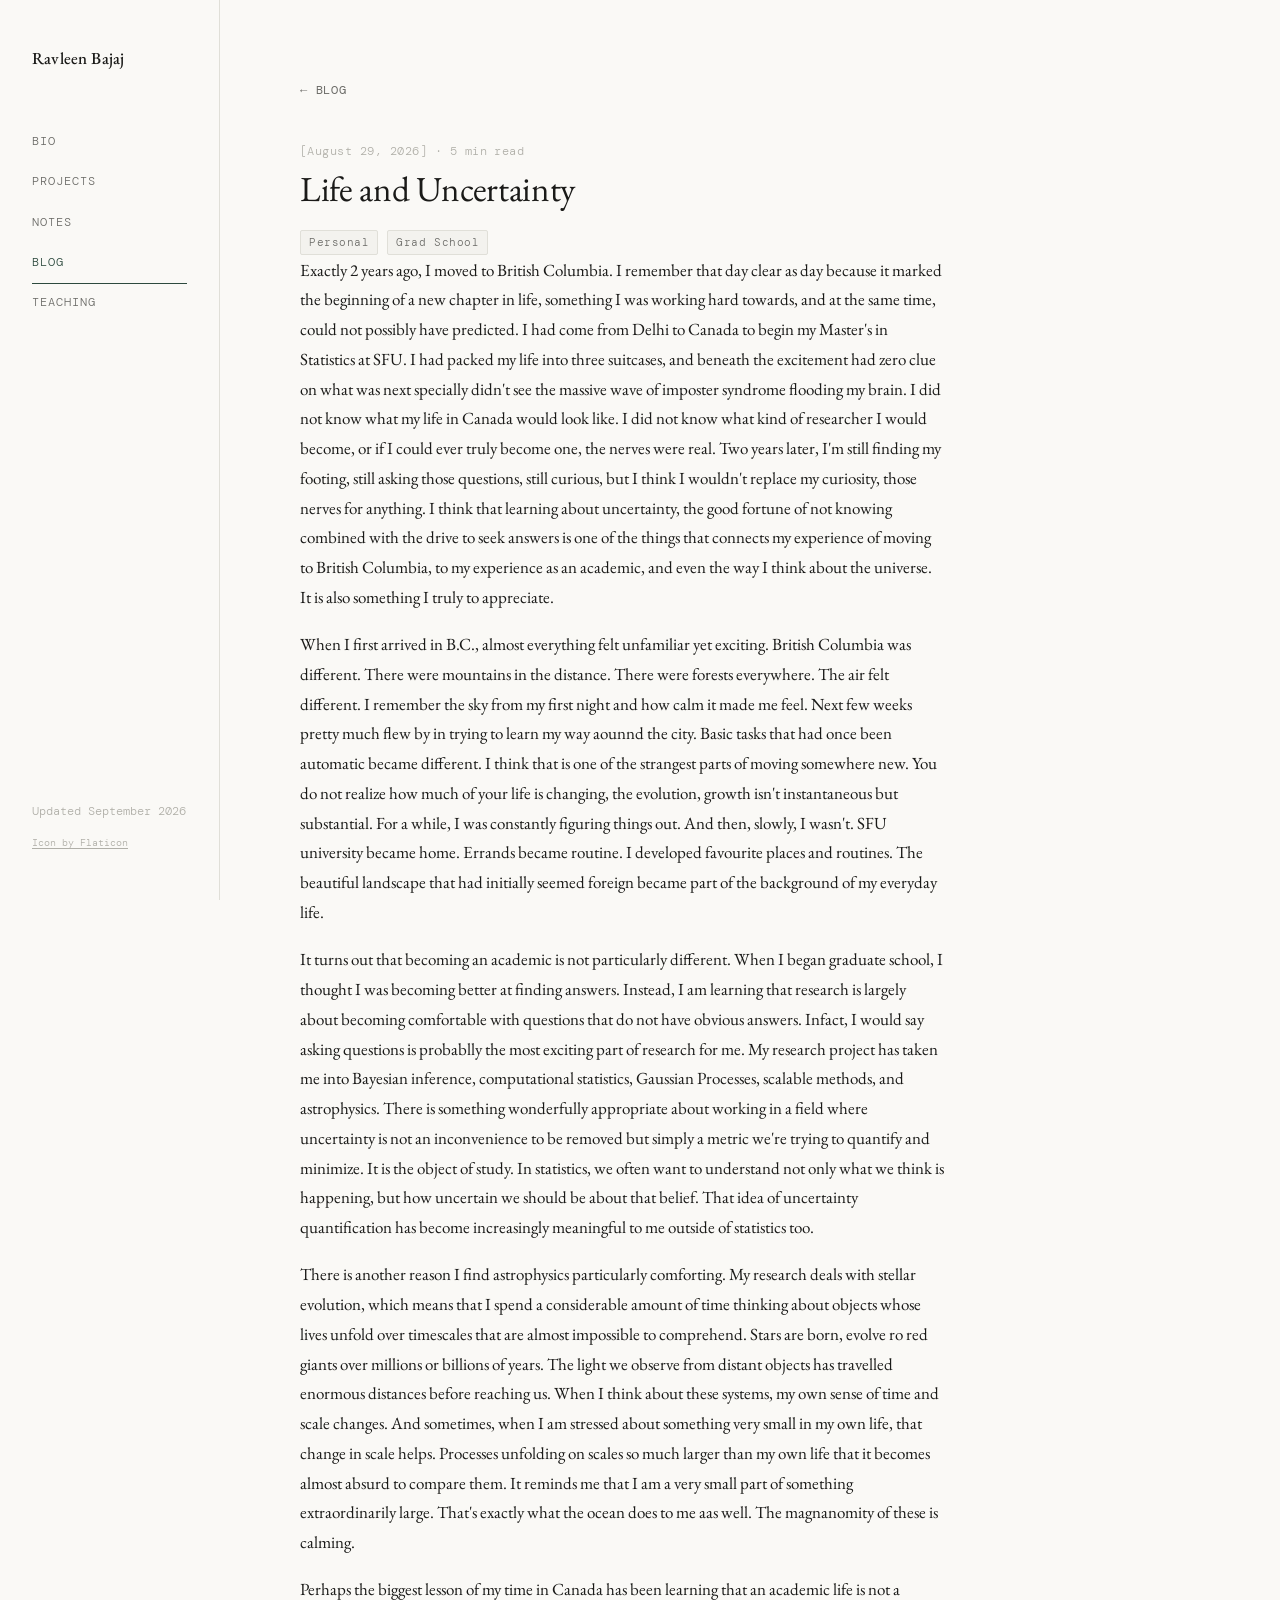
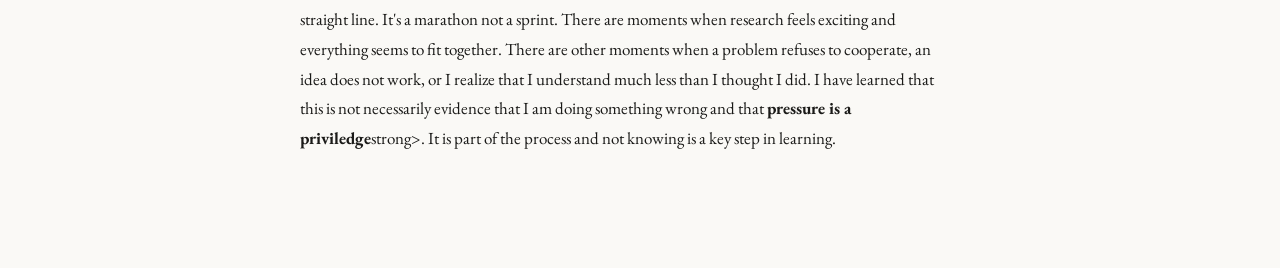
==== commit 590a6c7c: "Revise blog post content and update reading time Updated the reading time in the entry meta and revi" ====
--- a/blog-post-1.html
+++ b/blog-post-1.html
@@ -31,7 +31,7 @@
 <main>
   <div class="page-content">
     <a class="back-btn" href="blog.html">&larr; Blog</a>
-    <div class="entry-meta">[August 29, 2026] &middot; 7 min read</div>
+    <div class="entry-meta">[August 29, 2026] &middot; 5 min read</div>
     <h1 style="margin-bottom: 1rem;">Life and Uncertainty</h1>
     <span class="tag">Personal</span>
     <span class="tag">Grad School</span>
@@ -50,142 +50,21 @@
       I was constantly figuring things out. And then, slowly, I wasn't. SFU university became home. Errands became routine. I developed favourite places and routines. The beautiful landscape that had 
       initially seemed foreign became part of the background of my everyday life.</p>
 
-      <p>It turns out that becoming an academic is not particularly different.</p>
+      <p>It turns out that becoming an academic is not particularly different. When I began graduate school, I thought I was becoming better at finding answers. Instead, I am learning that research 
+        is largely about becoming comfortable with questions that do not have obvious answers. Infact, I would say asking questions is probablly the most exciting part of research for me. My research project  
+        has taken me into Bayesian inference, computational statistics, Gaussian Processes, scalable methods, and astrophysics. There is something wonderfully appropriate about working in a field where 
+        uncertainty is not an inconvenience to be removed but simply a metric we're trying to quantify and minimize. It is the object of study. In statistics, we often want to understand not only what we think 
+        is happening, but how uncertain we should be about that belief. That idea of uncertainty quantification has become increasingly meaningful to me outside of statistics too.</p>
 
-      <p>When I began graduate school, I thought I was becoming better at finding answers.</p>
+      <p>There is another reason I find astrophysics particularly comforting. My research deals with stellar evolution, which means that I spend a considerable amount of time thinking about 
+        objects whose lives unfold over timescales that are almost impossible to comprehend. Stars are born, evolve ro red giants over millions or billions of years. The light we observe from distant objects 
+        has travelled enormous distances before reaching us. When I think about these systems, my own sense of time and scale changes. And sometimes, when I am stressed about something very small in my own life, 
+        that change in scale helps. Processes unfolding on scales so much larger than my own life that it becomes almost absurd to compare them. It reminds me that I am a very small part of something 
+        extraordinarily large. That's exactly what the ocean does to me aas well. The magnanomity of these is calming.
 
-      <p>Instead, I learned that research is largely about becoming comfortable with questions that do not have obvious answers.</p>
-
-      <p>My MSc in Statistics has taken me into Bayesian inference, computational statistics, Gaussian Processes, scalable methods, and astrophysics. My research focuses on stellar evolution models, where I use a fast emulator and Deep Gaussian Processes for emulation and Bayesian calibration.</p>
-
-      <p>There is something wonderfully appropriate about working in a field where uncertainty is not an inconvenience to be removed.</p>
-
-      <p>It is the object of study.</p>
-
-      <p>In statistics, we often want to understand not only what we think is happening, but how uncertain we should be about that belief.</p>
-
-      <p>That idea — uncertainty quantification — has become increasingly meaningful to me outside of statistics too.</p>
-
-      <p>I used to think uncertainty was something I wanted to get rid of.</p>
-
-      <p>Now I think of it differently.</p>
-
-      <p>Sometimes the goal is not to know exactly what will happen.</p>
-
-      <p>Sometimes the goal is to understand what you know, what you do not know, and how much confidence you should place in either.</p>
-
-      <p>That is useful in research.</p>
-
-      <p>It is also useful in life.</p>
-
-      <h3>Looking at the Universe</h3>
-      <p>There is another reason I find astrophysics particularly comforting.</p>
-
-      <p>My research deals with stellar evolution, which means that I spend a considerable amount of time thinking about objects whose lives unfold over timescales that are almost impossible to comprehend.</p>
-
-      <p>Stars are born, evolve, and die over millions or billions of years.</p>
-
-      <p>The light we observe from distant objects has travelled enormous distances before reaching us. When I think about these systems, my own sense of time and scale changes.</p>
-
-      <p>And sometimes, when I am stressed about something very small in my own life, that change in scale helps.</p>
-
-      <p>A difficult day of research can feel enormous when I am sitting at my desk.</p>
-
-      <p>An uncertain email can feel important.</p>
-
-      <p>A mistake in my code can feel like a crisis.</p>
-
-      <p>A deadline can occupy far too much of my mind.</p>
-
-      <p>And then I remember what I am actually studying.</p>
-
-      <p>Stars.</p>
-
-      <p>Galaxies.</p>
-
-      <p>The history of the universe.</p>
-
-      <p>Processes unfolding on scales so much larger than my own life that it becomes almost absurd to compare them.</p>
-
-      <p>That does not make my problems disappear.</p>
-
-      <p>A bad day is still a bad day. Uncertainty about my future is still uncertainty. Academic work can still be frustrating, and being far from home can still be difficult.</p>
-
-      <p>But thinking about the universe gives those things a different scale.</p>
-
-      <p>It reminds me that I am a very small part of something extraordinarily large.</p>
-
-      <p>For me, that is not depressing.</p>
-
-      <p>It is calming.</p>
-
-      <p>There is something liberating about realizing that not everything needs to be resolved immediately.</p>
-
-      <h3>Learning to Be an Academic</h3>
-      <p>Perhaps the biggest lesson of my time in Canada has been learning that an academic life is not a straight line.</p>
-
-      <p>There are moments when research feels exciting and everything seems to fit together. There are other moments when a problem refuses to cooperate, an idea does not work, or I realize that I understand much less than I thought I did.</p>
-
-      <p>I have learned that this is not necessarily evidence that I am doing something wrong.</p>
-
-      <p>It is part of the process.</p>
-
-      <p>The same has been true of teaching.</p>
-
-      <p>As a teaching assistant, I have sometimes watched a student struggle with a concept and then suddenly understand it. Those moments have reminded me that learning is rarely instantaneous. Understanding often emerges gradually, through uncertainty, confusion, questions, and eventually clarity.</p>
-
-      <p>That process feels familiar to me now.</p>
-
-      <p>I have experienced it myself countless times.</p>
-
-      <p>I think becoming an academic has therefore taught me something beyond statistics: <strong>not knowing is not the opposite of learning. It is where learning begins.</strong></p>
-
-      <h3>A Different Relationship with Uncertainty</h3>
-      <p>When I think back to the person who arrived in British Columbia in August 2024, I realize that she was trying very hard to predict what would happen next.</p>
-
-      <p>I wanted to know whether I would succeed.</p>
-
-      <p>I wanted to know what my research would become.</p>
-
-      <p>I wanted to know where I would live, what opportunities would come next, and what kind of person I would be on the other side of the experience.</p>
-
-      <p>I still do not know all of those things.</p>
-
-      <p>But I am much more comfortable with that now.</p>
-
-      <p>Perhaps that is the strange connection between moving across the world, becoming a statistician, and studying the universe.</p>
-
-      <p>All three have taught me that uncertainty is unavoidable.</p>
-
-      <p>You can try to quantify it. You can model it. You can prepare for it. You can study it.</p>
-
-      <p>But you cannot completely eliminate it.</p>
-
-      <p>And maybe you are not supposed to.</p>
-
-      <p>When I look back at my move to British Columbia, I no longer see it simply as the moment I left one country and arrived in another.</p>
-
-      <p>I see it as the beginning of a period in which I learned to live without knowing exactly what comes next.</p>
-
-      <p>I came to Canada to study statistics.</p>
-
-      <p>Somewhere along the way, statistics began teaching me how to think about my own life.</p>
-
-      <p>I still worry about the small things. I still have difficult days. I still have moments when the uncertainty feels uncomfortable.</p>
-
-      <p>But sometimes I step outside, look toward the mountains, think about the stars I spend my days studying, and remember the scale of the universe.</p>
-
-      <p>For a moment, my problems become smaller.</p>
-
-      <p>Not because they do not matter.</p>
-
-      <p>But because I remember that I do not need to know everything that comes next.</p>
-
-      <p>I only need to keep moving through the uncertainty.</p>
-
-      <p>And perhaps that is what growing up, doing research, and building a life in a new country have all taught me:</p>
-
-      <p><strong>We do not need certainty to move forward. We need enough understanding to take the next step.</strong></p>
+      <p>Perhaps the biggest lesson of my time in Canada has been learning that an academic life is not a straight line. It's a marathon not a sprint. There are moments when research feels exciting and 
+        everything seems to fit together. There are other moments when a problem refuses to cooperate, an idea does not work, or I realize that I understand much less than I thought I did. I have learned that 
+        this is not necessarily evidence that I am doing something wrong and that <strong>pressure is a priviledge</strong>strong>. It is part of the process and not knowing is a key step in learning.</p>
     </div>
   </div>
 </main>
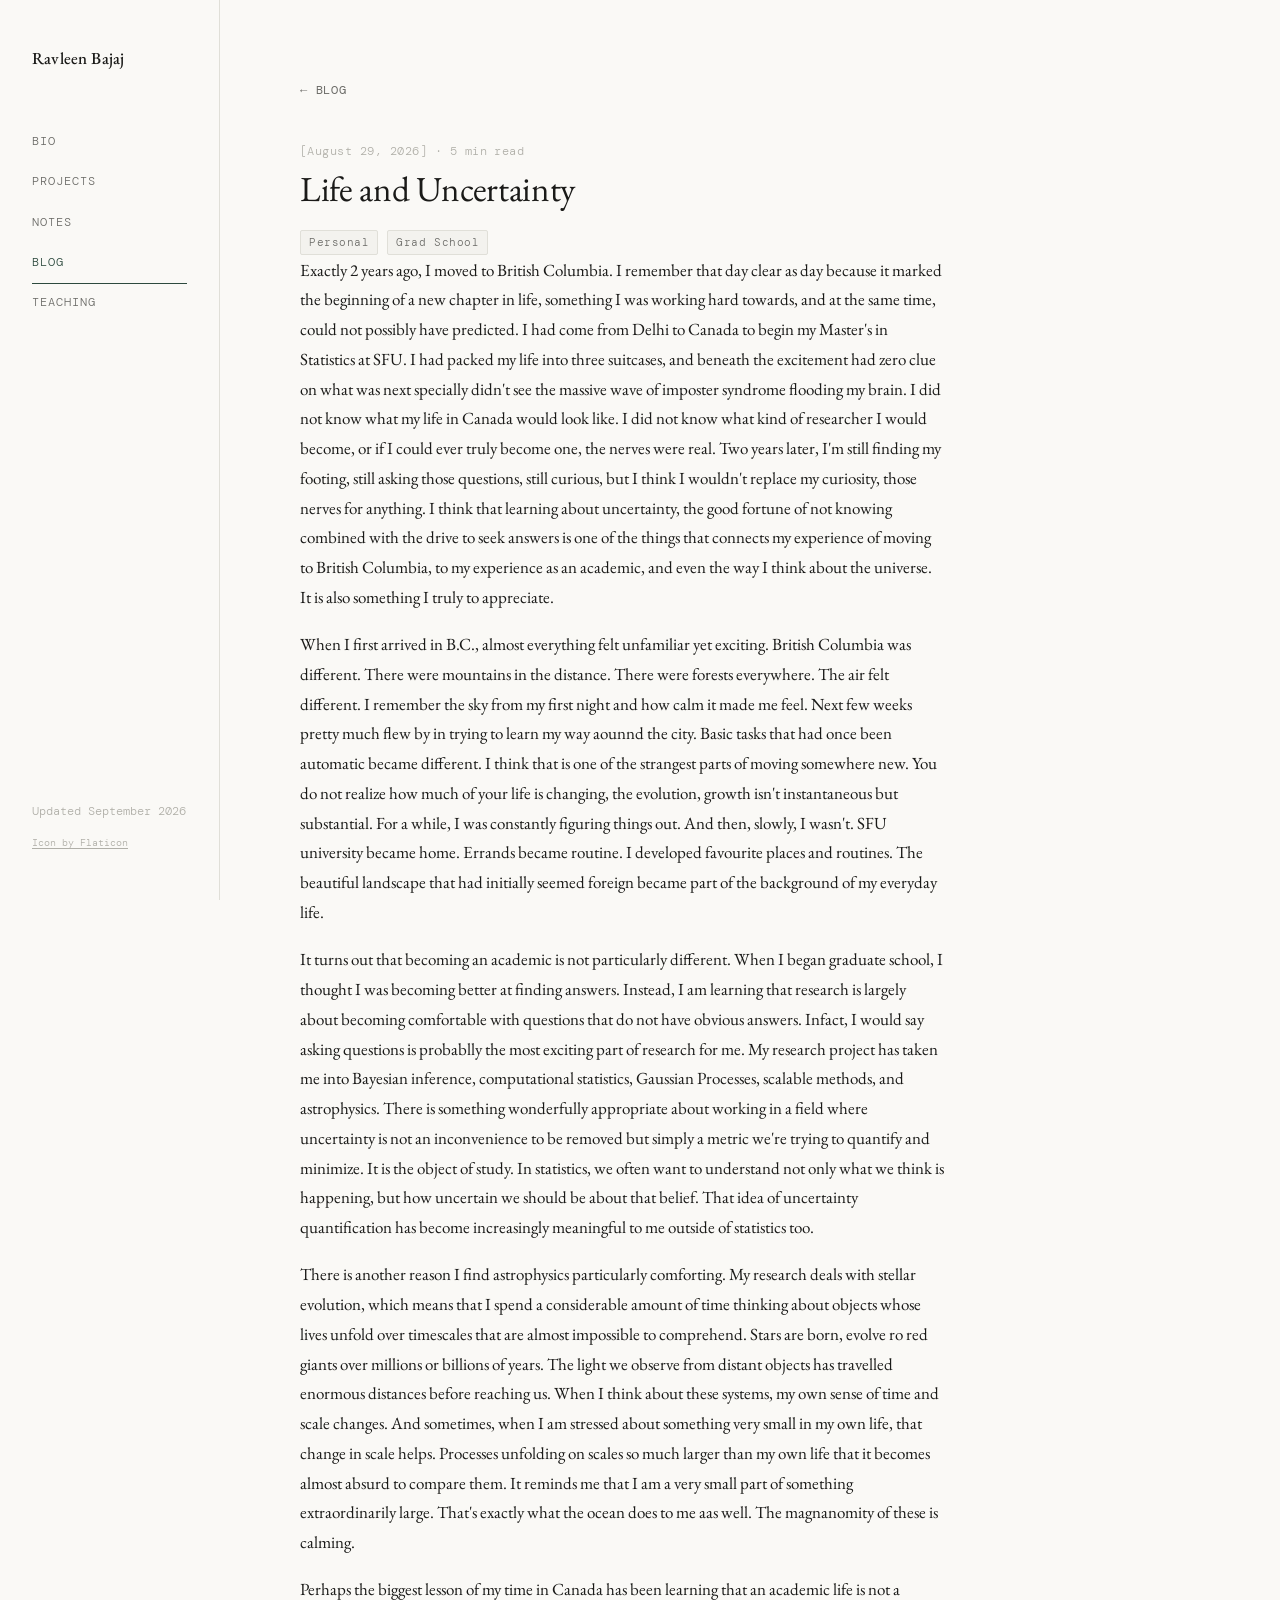
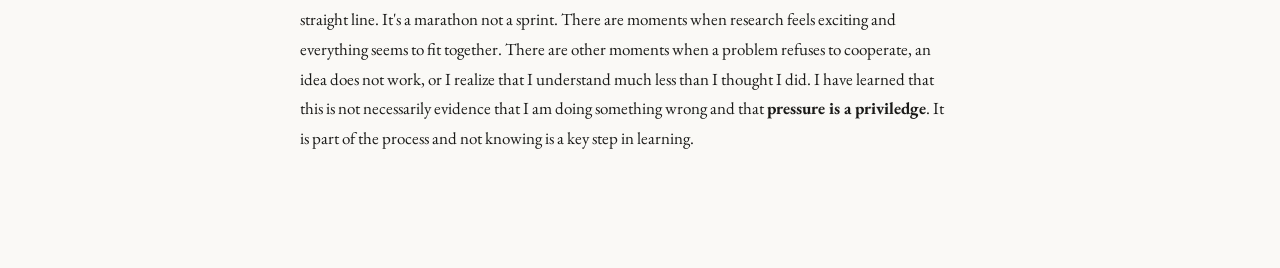
==== commit bb6e6eae: "Fix HTML formatting in blog post" ====
--- a/blog-post-1.html
+++ b/blog-post-1.html
@@ -64,7 +64,7 @@
 
       <p>Perhaps the biggest lesson of my time in Canada has been learning that an academic life is not a straight line. It's a marathon not a sprint. There are moments when research feels exciting and 
         everything seems to fit together. There are other moments when a problem refuses to cooperate, an idea does not work, or I realize that I understand much less than I thought I did. I have learned that 
-        this is not necessarily evidence that I am doing something wrong and that <strong>pressure is a priviledge</strong>strong>. It is part of the process and not knowing is a key step in learning.</p>
+        this is not necessarily evidence that I am doing something wrong and that <strong>pressure is a priviledge</strong>. It is part of the process and not knowing is a key step in learning.</p>
     </div>
   </div>
 </main>
